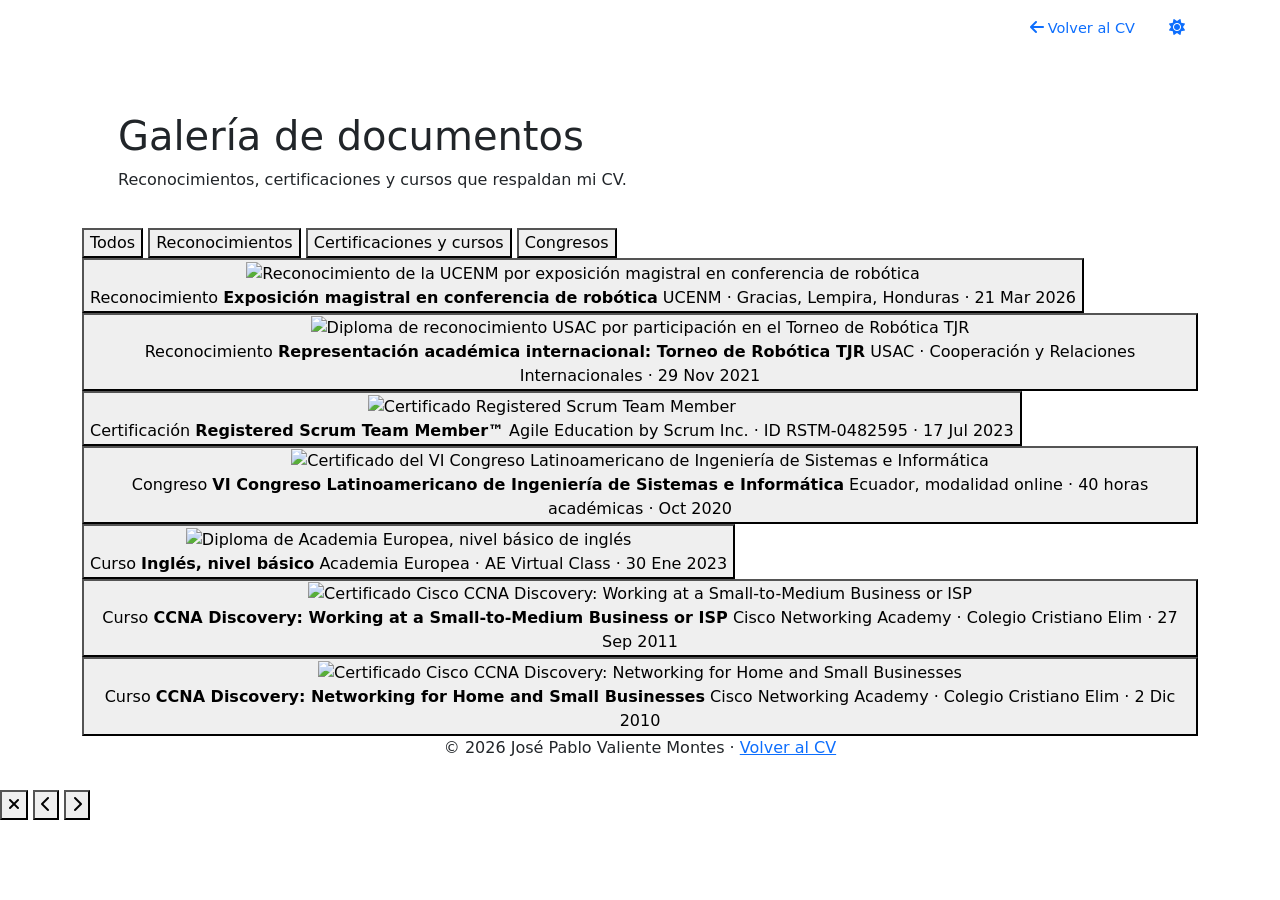
==== galeria.html @ f36c69f6 "Primera version del CV Primera version del CV" ====
<!DOCTYPE html>
<html lang="es" data-theme="dark">
<head>
  <meta charset="UTF-8">
  <script>
    try { document.documentElement.setAttribute('data-theme', localStorage.getItem('theme') || 'dark'); } catch (e) {}
  </script>
  <meta name="viewport" content="width=device-width, initial-scale=1">
  <title>Galería de documentos - José Pablo Valiente Montes</title>
  <meta name="description" content="Reconocimientos, certificaciones y constancias que respaldan el CV de José Pablo Valiente Montes.">
  <meta property="og:title" content="Galería de documentos - José Pablo Valiente Montes">
  <meta property="og:image" content="https://josepablovaliente.github.io/images/avatar.jpg">
  <meta property="og:url" content="https://josepablovaliente.github.io/galeria.html">
  <link rel="canonical" href="https://josepablovaliente.github.io/galeria.html">
  <link rel="icon" href="data:image/svg+xml,%3Csvg xmlns='http://www.w3.org/2000/svg' viewBox='0 0 64 64'%3E%3Crect width='64' height='64' rx='14' fill='%232563eb'/%3E%3Ctext x='32' y='42' font-family='Arial' font-weight='700' font-size='26' fill='white' text-anchor='middle'%3EJP%3C/text%3E%3C/svg%3E">
  <link rel="preconnect" href="https://fonts.googleapis.com">
  <link rel="preconnect" href="https://fonts.gstatic.com" crossorigin>
  <link href="https://fonts.googleapis.com/css2?family=Inter:wght@400;500;600&family=JetBrains+Mono:wght@500&family=Poppins:wght@500;600&display=swap" rel="stylesheet">
  <link href="https://cdn.jsdelivr.net/npm/bootstrap@5.3.3/dist/css/bootstrap.min.css" rel="stylesheet">
  <link href="https://cdnjs.cloudflare.com/ajax/libs/font-awesome/6.5.2/css/all.min.css" rel="stylesheet">
  <link href="assets/css/style.css" rel="stylesheet">
</head>

<body id="top">
  <nav class="navbar navbar-dark sticky-nav" aria-label="Menú principal">
    <div class="container">
      <a class="navbar-brand" href="index.html">José Pablo Valiente</a>
      <div class="d-flex align-items-center gap-2">
        <a class="btn btn-link nav-dark-toggle text-decoration-none" href="index.html" aria-label="Volver al CV"><i class="fas fa-arrow-left me-1"></i><span class="d-none d-sm-inline" style="font-size:14.5px">Volver al CV</span></a>
        <button class="btn btn-link nav-dark-toggle" type="button" aria-label="Cambiar tema"><i class="fas fa-sun"></i></button>
      </div>
    </div>
  </nav>

  <div class="page-content">
    <div class="container">
      <div class="cover">
        <header class="cover-bg px-3 px-lg-4" style="padding-top:56px;padding-bottom:36px">
          <div class="row w-100 mx-0">
            <div class="col">
              <h1 class="hero-title">Galería de documentos</h1>
              <p class="hero-subtitle mb-0">Reconocimientos, certificaciones y cursos que respaldan mi CV.</p>
            </div>
          </div>
        </header>

        <section class="section" aria-label="Documentos">
          <div class="gallery-filters" role="group" aria-label="Filtrar documentos">
            <button class="gallery-filter active" type="button" data-filter="all">Todos</button>
            <button class="gallery-filter" type="button" data-filter="reconocimiento">Reconocimientos</button>
            <button class="gallery-filter" type="button" data-filter="certificacion">Certificaciones y cursos</button>
            <button class="gallery-filter" type="button" data-filter="congreso">Congresos</button>
          </div>

          <div class="gallery-grid" id="galleryGrid">
            <button class="gallery-item" type="button" id="ucenm" data-cat="reconocimiento"
                    data-src="images/galeria/ucenm-reconocimiento-2026.jpg">
              <div class="gallery-thumb"><img src="images/galeria/ucenm-reconocimiento-2026.jpg" alt="Reconocimiento de la UCENM por exposición magistral en conferencia de robótica" loading="lazy" style="object-position:center 25%"></div>
              <div class="gallery-caption">
                <span class="badge-program">Reconocimiento</span>
                <strong>Exposición magistral en conferencia de robótica</strong>
                <span>UCENM · Gracias, Lempira, Honduras · 21 Mar 2026</span>
              </div>
            </button>

            <button class="gallery-item" type="button" id="usac-tjr" data-cat="reconocimiento"
                    data-src="images/galeria/usac-reconocimiento-tjr-2021.jpg">
              <div class="gallery-thumb"><img src="images/galeria/usac-reconocimiento-tjr-2021.jpg" alt="Diploma de reconocimiento USAC por participación en el Torneo de Robótica TJR" loading="lazy"></div>
              <div class="gallery-caption">
                <span class="badge-program">Reconocimiento</span>
                <strong>Representación académica internacional: Torneo de Robótica TJR</strong>
                <span>USAC · Cooperación y Relaciones Internacionales · 29 Nov 2021</span>
              </div>
            </button>

            <button class="gallery-item" type="button" id="scrum" data-cat="certificacion"
                    data-src="images/galeria/scrum-team-member-2023.jpg">
              <div class="gallery-thumb"><img src="images/galeria/scrum-team-member-2023.jpg" alt="Certificado Registered Scrum Team Member" loading="lazy"></div>
              <div class="gallery-caption">
                <span class="badge-program">Certificación</span>
                <strong>Registered Scrum Team Member™</strong>
                <span>Agile Education by Scrum Inc. · ID RSTM-0482595 · 17 Jul 2023</span>
              </div>
            </button>

            <button class="gallery-item" type="button" id="congreso" data-cat="congreso"
                    data-src="images/galeria/congreso-latinoamericano-2020.jpg">
              <div class="gallery-thumb"><img src="images/galeria/congreso-latinoamericano-2020.jpg" alt="Certificado del VI Congreso Latinoamericano de Ingeniería de Sistemas e Informática" loading="lazy"></div>
              <div class="gallery-caption">
                <span class="badge-program">Congreso</span>
                <strong>VI Congreso Latinoamericano de Ingeniería de Sistemas e Informática</strong>
                <span>Ecuador, modalidad online · 40 horas académicas · Oct 2020</span>
              </div>
            </button>

            <button class="gallery-item" type="button" id="academia-europea" data-cat="certificacion"
                    data-src="images/galeria/academia-europea-ingles-2023.jpg">
              <div class="gallery-thumb"><img src="images/galeria/academia-europea-ingles-2023.jpg" alt="Diploma de Academia Europea, nivel básico de inglés" loading="lazy"></div>
              <div class="gallery-caption">
                <span class="badge-program">Curso</span>
                <strong>Inglés, nivel básico</strong>
                <span>Academia Europea · AE Virtual Class · 30 Ene 2023</span>
              </div>
            </button>

            <button class="gallery-item" type="button" id="cisco-smb" data-cat="certificacion"
                    data-src="images/galeria/cisco-ccna-smb-isp-2011.jpg">
              <div class="gallery-thumb"><img src="images/galeria/cisco-ccna-smb-isp-2011.jpg" alt="Certificado Cisco CCNA Discovery: Working at a Small-to-Medium Business or ISP" loading="lazy"></div>
              <div class="gallery-caption">
                <span class="badge-program">Curso</span>
                <strong>CCNA Discovery: Working at a Small-to-Medium Business or ISP</strong>
                <span>Cisco Networking Academy · Colegio Cristiano Elim · 27 Sep 2011</span>
              </div>
            </button>

            <button class="gallery-item" type="button" id="cisco-home" data-cat="certificacion"
                    data-src="images/galeria/cisco-ccna-home-2010.jpg">
              <div class="gallery-thumb"><img src="images/galeria/cisco-ccna-home-2010.jpg" alt="Certificado Cisco CCNA Discovery: Networking for Home and Small Businesses" loading="lazy"></div>
              <div class="gallery-caption">
                <span class="badge-program">Curso</span>
                <strong>CCNA Discovery: Networking for Home and Small Businesses</strong>
                <span>Cisco Networking Academy · Colegio Cristiano Elim · 2 Dic 2010</span>
              </div>
            </button>
          </div>
        </section>
      </div>
    </div>
  </div>

  <footer class="site-footer" style="padding-bottom:30px">
    <div class="container text-center">
      <p class="mb-0">© <span id="footer-year">2026</span> José Pablo Valiente Montes · <a href="index.html">Volver al CV</a></p>
    </div>
  </footer>

  <!-- Visor de imágenes -->
  <div class="lightbox" id="lightbox" role="dialog" aria-modal="true" aria-label="Visor de documento">
    <button class="lightbox-btn lightbox-close" type="button" aria-label="Cerrar"><i class="fas fa-xmark"></i></button>
    <button class="lightbox-btn lightbox-prev" type="button" aria-label="Anterior"><i class="fas fa-chevron-left"></i></button>
    <button class="lightbox-btn lightbox-next" type="button" aria-label="Siguiente"><i class="fas fa-chevron-right"></i></button>
    <img id="lightboxImg" src="" alt="">
    <div class="lightbox-caption" id="lightboxCaption"></div>
  </div>

  <script>
    // Tema claro/oscuro (mismo comportamiento que el CV).
    (function () {
      var root = document.documentElement;
      function current() { return root.getAttribute('data-theme') || 'dark'; }
      function paint() {
        document.querySelectorAll('button.nav-dark-toggle i').forEach(function (i) {
          i.className = 'fas ' + (current() === 'dark' ? 'fa-sun' : 'fa-moon');
        });
      }
      document.querySelectorAll('button.nav-dark-toggle').forEach(function (b) {
        b.addEventListener('click', function () {
          var next = current() === 'dark' ? 'light' : 'dark';
          root.setAttribute('data-theme', next);
          try { localStorage.setItem('theme', next); } catch (e) {}
          paint();
        });
      });
      paint();
    })();

    // Filtros por categoría.
    var items = Array.prototype.slice.call(document.querySelectorAll('.gallery-item'));
    document.querySelectorAll('.gallery-filter').forEach(function (btn) {
      btn.addEventListener('click', function () {
        document.querySelectorAll('.gallery-filter').forEach(function (b) { b.classList.remove('active'); });
        btn.classList.add('active');
        var f = btn.getAttribute('data-filter');
        items.forEach(function (it) {
          it.classList.toggle('hidden', f !== 'all' && it.getAttribute('data-cat') !== f);
        });
      });
    });

    // Visor: abrir, cerrar, navegar con flechas y teclado.
    var box = document.getElementById('lightbox'), img = document.getElementById('lightboxImg'),
        cap = document.getElementById('lightboxCaption'), idx = 0, lastFocus = null;
    function visible() { return items.filter(function (it) { return !it.classList.contains('hidden'); }); }
    function show(i) {
      var list = visible(); if (!list.length) return;
      idx = (i + list.length) % list.length;
      var it = list[idx];
      img.src = it.getAttribute('data-src');
      img.alt = it.querySelector('img').alt;
      cap.innerHTML = '<strong>' + it.querySelector('strong').textContent + '</strong>' +
                      it.querySelector('.gallery-caption span:last-child').textContent;
    }
    function open(it) {
      lastFocus = document.activeElement;
      show(visible().indexOf(it));
      box.classList.add('open');
      document.body.style.overflow = 'hidden';
      box.querySelector('.lightbox-close').focus();
    }
    function close() {
      box.classList.remove('open');
      document.body.style.overflow = '';
      if (lastFocus) lastFocus.focus();
      if (location.hash) history.replaceState(null, '', location.pathname);
    }
    items.forEach(function (it) { it.addEventListener('click', function () { open(it); }); });
    box.querySelector('.lightbox-close').addEventListener('click', close);
    box.querySelector('.lightbox-prev').addEventListener('click', function () { show(idx - 1); });
    box.querySelector('.lightbox-next').addEventListener('click', function () { show(idx + 1); });
    box.addEventListener('click', function (e) { if (e.target === box) close(); });
    document.addEventListener('keydown', function (e) {
      if (!box.classList.contains('open')) return;
      if (e.key === 'Escape') close();
      if (e.key === 'ArrowLeft') show(idx - 1);
      if (e.key === 'ArrowRight') show(idx + 1);
    });

    // Si se llega desde el CV con #documento, se abre directamente.
    if (location.hash) {
      var target = document.getElementById(location.hash.slice(1));
      if (target && target.classList.contains('gallery-item')) { window.scrollTo(0, 0); open(target); }
    }
    document.getElementById('footer-year').textContent = new Date().getFullYear();
  </script>
</body>
</html>
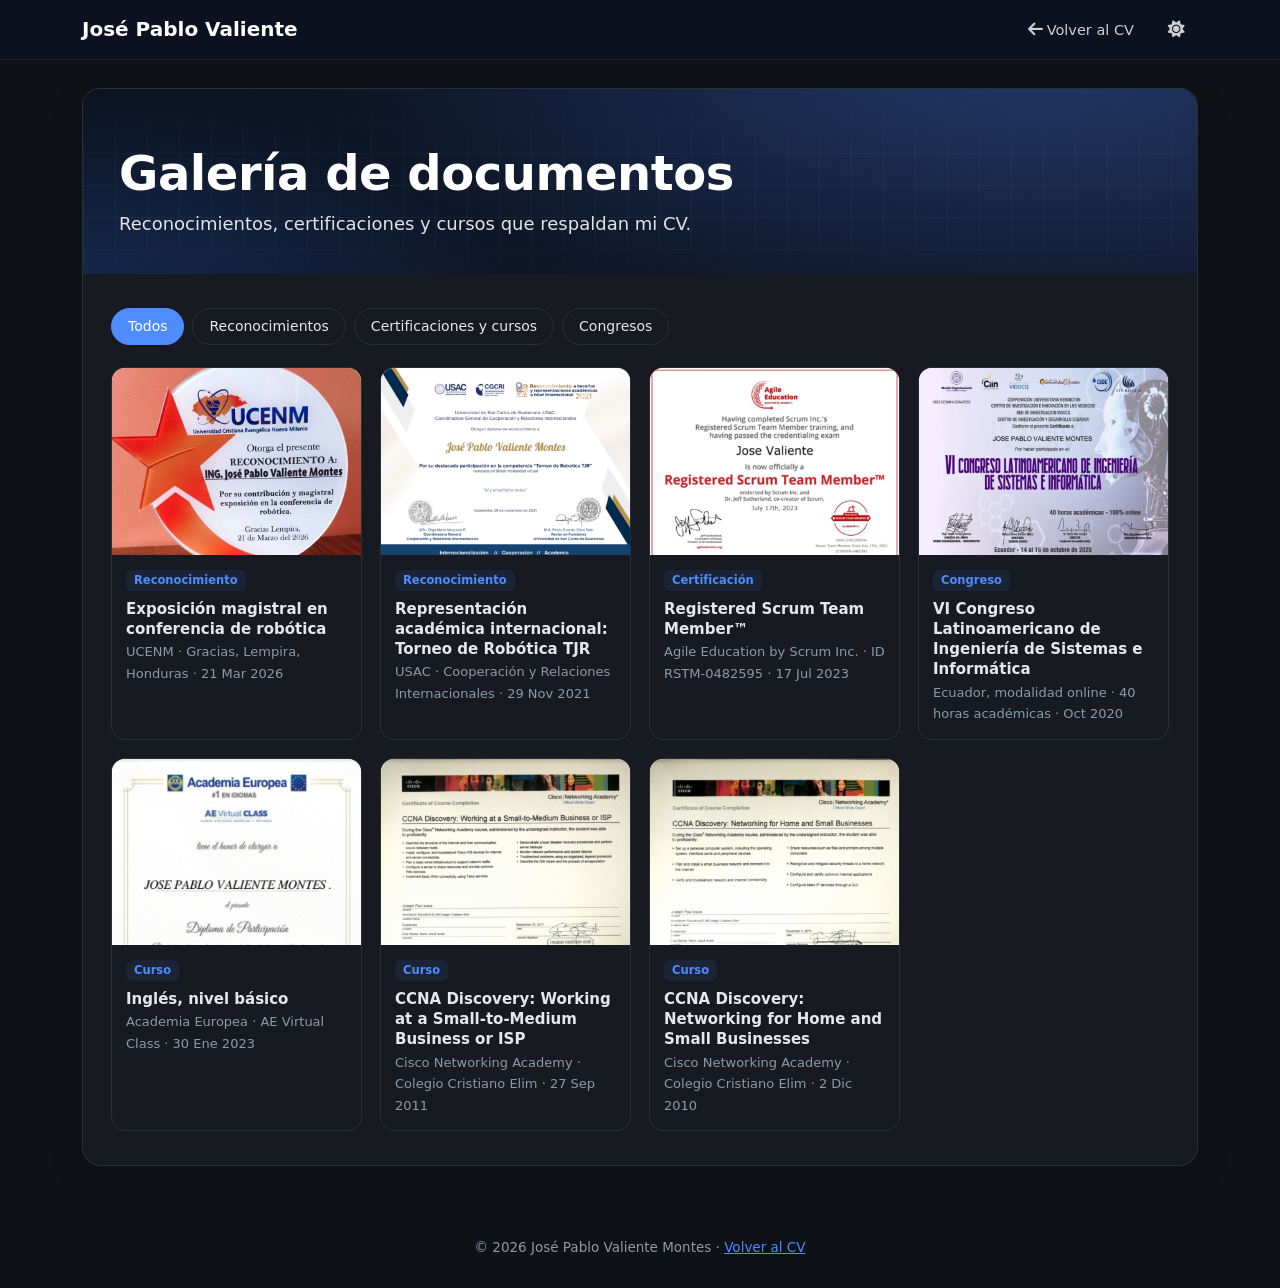
==== commit 823a9107: "Se agrega el loading" ====
--- a/galeria.html
+++ b/galeria.html
@@ -22,6 +22,22 @@
 </head>
 
 <body id="top">
+  <!-- Pantalla de carga -->
+  <div class="page-loader" id="pageLoader" role="status" aria-label="Cargando">
+    <div class="page-loader-mark"><span class="page-loader-initials">JPV</span></div>
+  </div>
+  <script>
+    (function () {
+      var loader = document.getElementById('pageLoader');
+      var MIN_MS = 500; // tiempo mínimo visible, aunque la página cargue al instante
+      var start = Date.now();
+      function hide() { loader.classList.add('is-hidden'); setTimeout(function () { loader.remove(); }, 600); }
+      function done() { setTimeout(hide, Math.max(0, MIN_MS - (Date.now() - start))); }
+      if (document.readyState === 'complete') done();
+      else window.addEventListener('load', done);
+      setTimeout(hide, 8000); // por si algún recurso externo tarda demasiado
+    })();
+  </script>
   <nav class="navbar navbar-dark sticky-nav" aria-label="Menú principal">
     <div class="container">
       <a class="navbar-brand" href="index.html">José Pablo Valiente</a>
--- a/assets/css/style.css
+++ b/assets/css/style.css
@@ -0,0 +1,531 @@
+/* =========================================================
+   CV José Pablo Valiente Montes
+   Para cambiar el color principal, editá --primary y --primary-2
+   ========================================================= */
+:root {
+  --primary: #2563eb;
+  --primary-2: #3b82f6;
+  --primary-soft: #e8efff;
+  --bg: #f1f3f6;
+  --card: #ffffff;
+  --card-alt: #f8f9fb;
+  --text: #1c1f24;
+  --muted: #5f6b7a;
+  --border: #e1e5ea;
+  --hero-1: #0b1220;
+  --hero-2: #111a2e;
+  --nav-h: 60px;
+  --font-heading: "Poppins", system-ui, sans-serif;
+  --font-body: "Inter", system-ui, -apple-system, "Segoe UI", sans-serif;
+  --font-mono: "JetBrains Mono", ui-monospace, monospace;
+}
+@media (prefers-color-scheme: dark) {
+  :root:not([data-theme="light"]) {
+    --primary: #4f8cff; --primary-2: #7aa7ff; --primary-soft: #1a2436;
+    --bg: #0e1116; --card: #171b21; --card-alt: #1b2028;
+    --text: #e4e7eb; --muted: #8e98a6; --border: #2a3038;
+  }
+}
+:root[data-theme="dark"] {
+  --primary: #4f8cff; --primary-2: #7aa7ff; --primary-soft: #1a2436;
+  --bg: #0e1116; --card: #171b21; --card-alt: #1b2028;
+  --text: #e4e7eb; --muted: #8e98a6; --border: #2a3038;
+}
+
+html { scroll-behavior: smooth; scroll-padding-top: calc(var(--nav-h) + 12px); }
+body {
+  background: var(--bg);
+  color: var(--text);
+  font-family: var(--font-body);
+  font-size: 15.5px;
+  line-height: 1.65;
+  transition: background .3s, color .3s;
+}
+h1, h2, h3, .h5 { font-family: var(--font-heading); }
+a { color: var(--primary); }
+a:hover { color: var(--primary-2); }
+.text-muted { color: var(--muted) !important; }
+
+/* Accesibilidad */
+.skip-to-content {
+  position: absolute; left: -999px; top: 8px; z-index: 2000;
+  background: var(--primary); color: #fff; padding: 8px 14px; border-radius: 8px;
+}
+.skip-to-content:focus { left: 8px; }
+
+/* Barra de progreso de scroll */
+.scroll-progress {
+  position: fixed; top: 0; left: 0; height: 3px; width: 0;
+  background: linear-gradient(90deg, var(--primary), var(--primary-2));
+  z-index: 1100; transition: width .1s linear;
+}
+
+/* ---------- Navegación ---------- */
+.sticky-nav {
+  position: sticky; top: 0; z-index: 1000;
+  min-height: var(--nav-h);
+  background: rgba(11, 18, 32, .92);
+  backdrop-filter: blur(10px);
+  -webkit-backdrop-filter: blur(10px);
+  border-bottom: 1px solid rgba(255,255,255,.06);
+}
+.sticky-nav .navbar-brand { font-family: var(--font-heading); font-weight: 600; color: #fff; }
+.sticky-nav .nav-link { color: rgba(255,255,255,.72); font-size: 14.5px; padding: 8px 11px !important; }
+.sticky-nav .nav-link:hover, .sticky-nav .nav-link.active { color: #fff; }
+.sticky-nav .nav-link.active { box-shadow: inset 0 -2px 0 var(--primary-2); }
+.nav-contact-pill .nav-link {
+  background: var(--primary); color: #fff !important; border-radius: 999px;
+  padding: 7px 16px !important; margin-left: 6px;
+}
+.nav-contact-pill .nav-link:hover { background: var(--primary-2); }
+.nav-dark-toggle { color: rgba(255,255,255,.8); font-size: 17px; text-decoration: none; }
+.nav-dark-toggle:hover { color: #fff; }
+.navbar-toggler { border-color: rgba(255,255,255,.2); }
+
+/* ---------- Tarjeta principal ---------- */
+.page-content { padding: 28px 0 60px; }
+.cover {
+  background: var(--card);
+  border: 1px solid var(--border);
+  border-radius: 18px;
+  overflow: hidden;
+  box-shadow: 0 10px 40px rgba(0,0,0,.08);
+}
+
+/* ---------- Portada ---------- */
+.cover-bg {
+  position: relative;
+  padding-top: 120px; padding-bottom: 44px;
+  background:
+    radial-gradient(1200px 400px at 85% -10%, rgba(79,140,255,.28), transparent 60%),
+    radial-gradient(700px 300px at 0% 100%, rgba(59,130,246,.18), transparent 60%),
+    linear-gradient(160deg, var(--hero-1), var(--hero-2));
+  color: #fff;
+}
+.cover-bg::before {
+  content: ""; position: absolute; inset: 0; pointer-events: none;
+  background-image:
+    linear-gradient(rgba(255,255,255,.035) 1px, transparent 1px),
+    linear-gradient(90deg, rgba(255,255,255,.035) 1px, transparent 1px);
+  background-size: 32px 32px;
+  mask-image: linear-gradient(to bottom, transparent, #000 40%, #000 80%, transparent);
+  -webkit-mask-image: linear-gradient(to bottom, transparent, #000 40%, #000 80%, transparent);
+}
+.cover-bg .row { position: relative; align-items: center; }
+.avatar {
+  width: 216px; height: 216px; margin: 0 auto;
+  border-radius: 50%; padding: 5px;
+  background: linear-gradient(135deg, var(--primary-2), #a5c4ff);
+  box-shadow: 0 0 0 6px rgba(79,140,255,.15), 0 0 50px rgba(79,140,255,.35);
+}
+.avatar img, .avatar .avatar-fallback {
+  width: 100%; height: 100%; border-radius: 50%; object-fit: cover;
+  border: 4px solid var(--hero-1);
+}
+.avatar .avatar-fallback {
+  display: flex; align-items: center; justify-content: center;
+  background: #16213a; color: #cfe0ff;
+  font-family: var(--font-heading); font-size: 64px; font-weight: 600;
+}
+.hero-title { font-size: clamp(30px, 4.6vw, 48px); font-weight: 600; margin-bottom: 6px; letter-spacing: -.01em; }
+.hero-subtitle { font-size: 18px; color: rgba(255,255,255,.88); margin-bottom: 4px; }
+.hero-tagline { font-family: var(--font-mono); font-size: 15px; color: #a9c4ff; min-height: 26px; margin-bottom: 18px; }
+.typed-cursor { color: var(--primary-2); }
+.btn-hero-pill {
+  background: var(--primary); color: #fff; border: 0; border-radius: 999px;
+  padding: 9px 20px; font-weight: 500;
+  box-shadow: 0 6px 20px rgba(37,99,235,.35);
+}
+.btn-hero-pill:hover { background: var(--primary-2); color: #fff; transform: translateY(-1px); }
+.btn-hero-ghost {
+  background: transparent; color: #fff; border: 1px solid rgba(255,255,255,.3);
+  border-radius: 999px; padding: 8px 19px;
+}
+.btn-hero-ghost:hover { border-color: #fff; color: #fff; }
+.hero-social-icons { display: inline-flex; gap: 10px; margin-left: 8px; vertical-align: middle; }
+.hero-social-icons a {
+  width: 42px; height: 42px; border-radius: 50%;
+  display: inline-flex; align-items: center; justify-content: center;
+  color: #fff; border: 1px solid rgba(255,255,255,.28); font-size: 18px; text-decoration: none;
+  transition: all .2s;
+}
+.hero-social-icons a:hover { background: var(--primary); border-color: var(--primary); }
+
+/* ---------- Secciones ---------- */
+.section { padding: 34px 28px; }
+.section-alt { background: var(--card-alt); }
+.section-divider { height: 1px; background: var(--border); }
+.section-heading {
+  font-size: 26px; font-weight: 600; margin-bottom: 22px;
+  display: flex; align-items: center; gap: 12px;
+  padding-left: 14px; border-left: 4px solid var(--primary);
+}
+.section-heading > i { color: var(--primary); font-size: 20px; }
+.section-toggle { cursor: pointer; user-select: none; }
+.toggle-icon { margin-left: auto; font-size: 13px; color: var(--muted); transition: transform .25s; }
+.section-toggle.collapsed .toggle-icon { transform: rotate(-90deg); }
+.collapsible-content { overflow: hidden; transition: max-height .4s ease, opacity .3s; }
+.collapsible-content.closed { max-height: 0 !important; opacity: 0; }
+
+/* Pestañas de "Sobre mí" */
+.about-tabs { border-bottom-color: var(--border); }
+.about-tabs .nav-link { color: var(--muted); border: 0; border-bottom: 2px solid transparent; }
+.about-tabs .nav-link.active { color: var(--primary); background: transparent; border-bottom-color: var(--primary); }
+.about-tabs .nav-link:hover { color: var(--text); }
+.tab-content p { margin-bottom: 14px; }
+
+/* Cifras destacadas */
+.key-highlights { padding: 30px 28px; border-top: 1px solid var(--border); }
+.highlight-icon {
+  width: 52px; height: 52px; margin: 0 auto 8px; border-radius: 14px;
+  display: flex; align-items: center; justify-content: center;
+  background: var(--primary-soft); color: var(--primary); font-size: 22px;
+}
+.highlight-number { font-family: var(--font-heading); font-size: 32px; font-weight: 600; color: var(--primary); line-height: 1.2; }
+.highlight-label { font-size: 13.5px; color: var(--muted); }
+
+/* Aptitudes */
+.skill-category {
+  background: var(--card); border: 1px solid var(--border); border-radius: 14px;
+  padding: 18px 18px 14px; margin-bottom: 18px; height: calc(100% - 18px);
+}
+.skill-category-title {
+  font-family: var(--font-heading); font-weight: 600; font-size: 15px; margin-bottom: 12px;
+  display: flex; align-items: center; gap: 8px;
+}
+.skill-category-title i { color: var(--primary); }
+.skill-tags { display: flex; flex-wrap: wrap; gap: 8px; }
+.skill-tag {
+  display: inline-flex; align-items: center; gap: 6px;
+  background: var(--card-alt); border: 1px solid var(--border);
+  border-radius: 999px; padding: 4px 12px; font-size: 13.5px;
+  transition: transform .2s, border-color .2s, background .2s;
+}
+.skill-tag i { font-size: 15px; color: var(--primary); }
+.skill-tag i.colored { color: inherit; }
+.skill-tag:hover { transform: translateY(-2px); border-color: var(--primary); background: var(--primary-soft); }
+
+/* Línea de tiempo */
+.timeline { position: relative; padding-left: 28px; }
+.timeline::before {
+  content: ""; position: absolute; left: 8px; top: 6px; bottom: 6px; width: 2px;
+  background: linear-gradient(to bottom, var(--primary), var(--border));
+}
+.timeline-card {
+  position: relative; background: var(--card); border: 1px solid var(--border);
+  border-radius: 14px; margin-bottom: 18px; color: var(--text);
+  transition: transform .2s, box-shadow .2s, border-color .2s;
+}
+.timeline-card::before {
+  content: ""; position: absolute; left: -26px; top: 22px;
+  width: 14px; height: 14px; border-radius: 50%;
+  background: var(--card); border: 3px solid var(--primary);
+}
+.timeline-card:hover { transform: translateY(-2px); box-shadow: 0 8px 26px rgba(0,0,0,.08); border-color: var(--primary); }
+.timeline-card-current { border-color: rgba(79,140,255,.5); }
+.timeline-card-current::before { background: var(--primary); box-shadow: 0 0 0 5px rgba(79,140,255,.2); }
+.timeline-card .card-body { padding: 18px 20px; }
+.card-head { display: flex; gap: 14px; align-items: flex-start; margin-bottom: 6px; }
+.logo {
+  width: 44px; height: 44px; border-radius: 10px; object-fit: contain;
+  background: #fff; border: 1px solid var(--border); padding: 3px; flex-shrink: 0;
+}
+.logo-fallback {
+  width: 44px; height: 44px; border-radius: 10px; flex-shrink: 0;
+  display: flex; align-items: center; justify-content: center;
+  background: var(--primary-soft); color: var(--primary); font-size: 18px;
+}
+.card-title-text { font-family: var(--font-heading); font-size: 17px; font-weight: 600; line-height: 1.35; }
+.card-org { display: block; font-family: var(--font-body); font-size: 14px; font-weight: 500; color: var(--muted); }
+.card-date { font-family: var(--font-mono); font-size: 12.5px; color: var(--muted); }
+.badge-current {
+  display: inline-block; margin-left: 8px; vertical-align: middle;
+  font-family: var(--font-body); font-size: 11.5px; font-weight: 600;
+  background: var(--primary); color: #fff; border-radius: 999px; padding: 2px 10px;
+}
+.badge-award {
+  display: inline-block; margin-left: 6px; vertical-align: middle;
+  font-family: var(--font-body); font-size: 11.5px; font-weight: 600;
+  background: #f59e0b; color: #1c1300; border-radius: 999px; padding: 2px 10px;
+}
+.badge-program {
+  font-family: var(--font-body); font-size: 12px; font-weight: 600; color: var(--primary);
+  background: var(--primary-soft); border-radius: 6px; padding: 1px 8px; margin-right: 4px;
+}
+.card-details { margin: 10px 0 0; padding-left: 18px; }
+.card-details li { margin-bottom: 6px; }
+.card-details li::marker { color: var(--primary); }
+.sub-role { border-top: 1px dashed var(--border); margin-top: 12px; padding-top: 12px; }
+.sub-role-title { font-weight: 600; }
+
+/* Contacto */
+.contact-section .form-control {
+  background: var(--card-alt); border-color: var(--border); color: var(--text);
+}
+.contact-section .form-control::placeholder { color: var(--muted); }
+.contact-section .form-control:focus { border-color: var(--primary); box-shadow: 0 0 0 3px rgba(79,140,255,.2); }
+.btn-primary { background: var(--primary); border-color: var(--primary); border-radius: 999px; padding: 8px 22px; }
+.btn-primary:hover { background: var(--primary-2); border-color: var(--primary-2); }
+.contact-info h3 { font-size: 14px; font-weight: 600; margin-bottom: 2px; }
+.contact-info div { color: var(--muted); padding-bottom: 12px; }
+.form-status { font-size: 14px; margin-top: 10px; }
+.footer-social { display: flex; gap: 10px; }
+.footer-social a {
+  width: 40px; height: 40px; border-radius: 50%;
+  display: inline-flex; align-items: center; justify-content: center;
+  border: 1px solid var(--border); color: var(--text); text-decoration: none; font-size: 17px;
+}
+.footer-social a:hover { background: var(--primary); border-color: var(--primary); color: #fff; }
+.site-footer { color: var(--muted); font-size: 13.5px; padding: 10px 0 90px; }
+.site-footer .footer-social { justify-content: center; }
+
+/* Botón volver arriba */
+.back-to-top {
+  position: fixed; right: 22px; bottom: 22px; z-index: 900;
+  width: 44px; height: 44px; border-radius: 50%; border: 0;
+  background: var(--primary); color: #fff; font-size: 16px;
+  opacity: 0; visibility: hidden; transform: translateY(10px); transition: all .25s;
+  box-shadow: 0 6px 18px rgba(37,99,235,.4);
+}
+.back-to-top.show { opacity: 1; visibility: visible; transform: none; }
+
+/* Barra de contacto flotante (izquierda en escritorio, abajo en celular) */
+.floating-contact {
+  position: fixed; left: 18px; top: 50%; transform: translateY(-50%);
+  display: flex; flex-direction: column; gap: 10px; z-index: 900;
+}
+.fc-btn {
+  position: relative; width: 44px; height: 44px; border-radius: 50%;
+  display: flex; align-items: center; justify-content: center;
+  background: var(--primary); color: #fff; font-size: 17px; text-decoration: none;
+  opacity: .85; transition: opacity .2s, transform .2s;
+}
+.fc-btn:hover { opacity: 1; color: #fff; transform: scale(1.06); }
+.fc-label {
+  position: absolute; left: 54px; white-space: nowrap;
+  background: var(--card); color: var(--text); border: 1px solid var(--border);
+  font-size: 13px; padding: 4px 10px; border-radius: 8px;
+  opacity: 0; pointer-events: none; transform: translateX(-6px); transition: all .2s;
+}
+.fc-btn:hover .fc-label { opacity: 1; transform: none; }
+
+/* Navegación por puntos (derecha) */
+.dot-nav {
+  position: fixed; right: 22px; top: 50%; transform: translateY(-50%);
+  flex-direction: column; gap: 14px; z-index: 900;
+}
+.dot-nav a {
+  position: relative; width: 11px; height: 11px; border-radius: 50%;
+  background: var(--border); display: block; transition: all .2s;
+}
+.dot-nav a.active, .dot-nav a:hover { background: var(--primary); transform: scale(1.3); }
+.dot-tooltip {
+  position: absolute; right: 20px; top: 50%; transform: translateY(-50%);
+  white-space: nowrap; font-size: 12.5px; color: var(--text);
+  background: var(--card); border: 1px solid var(--border); padding: 2px 9px; border-radius: 6px;
+  opacity: 0; pointer-events: none; transition: opacity .2s;
+}
+.dot-nav a:hover .dot-tooltip { opacity: 1; }
+
+/* ---------- Responsive ---------- */
+@media (max-width: 1399.98px) { .floating-contact, .dot-nav { display: none !important; } }
+@media (max-width: 991.98px) {
+  .sticky-nav .navbar-collapse { padding: 8px 0 14px; }
+  .nav-contact-pill .nav-link { display: inline-block; margin: 6px 0 0; }
+}
+@media (max-width: 767.98px) {
+  body { font-size: 15px; }
+  .page-content { padding: 12px 0 90px; }
+  .cover { border-radius: 14px; }
+  .cover-bg { padding-top: 40px; }
+  .avatar { width: 168px; height: 168px; margin-bottom: 18px; }
+  .section, .key-highlights { padding: 26px 16px; }
+  .section-heading { font-size: 22px; }
+  .timeline { padding-left: 20px; }
+  .timeline::before { left: 4px; }
+  .timeline-card::before { left: -22px; }
+  .hero-social-icons { margin: 12px 0 0; display: flex; justify-content: center; }
+  /* En celular la barra de contacto va abajo */
+  .floating-contact {
+    display: flex !important; left: 0; right: 0; top: auto; bottom: 0; transform: none;
+    flex-direction: row; justify-content: space-around; gap: 0;
+    background: var(--card); border-top: 1px solid var(--border); padding: 8px 0;
+  }
+  .fc-btn { background: transparent; color: var(--primary); opacity: 1; }
+  .fc-label { display: none; }
+  .back-to-top { bottom: 76px; right: 14px; }
+}
+
+/* ---------- Impresión / PDF (A4) ---------- */
+@page { size: A4; margin: 13mm 12mm; }
+@media print {
+  :root, :root[data-theme="dark"] {
+    --bg: #fff; --card: #fff; --card-alt: #fff; --text: #111; --muted: #555; --border: #d9dde3;
+    --primary: #2563eb; --primary-2: #3b82f6; --primary-soft: #eef3ff;
+  }
+  * { -webkit-print-color-adjust: exact; print-color-adjust: exact; }
+  body { font-size: 10.5pt; line-height: 1.45; background: #fff; }
+  .page-content { padding: 0; }
+  .container { max-width: none; padding: 0; }
+  .cover { border: 0; box-shadow: none; border-radius: 0; }
+  .cover-bg { padding: 0 0 12px; background: none; color: #111; border-bottom: 2px solid var(--primary); }
+  .cover-bg::before { display: none; }
+  .avatar { width: 96px; height: 96px; box-shadow: none; padding: 3px; }
+  .avatar img, .avatar .avatar-fallback { border-width: 2px; border-color: #fff; }
+  .avatar .avatar-fallback { font-size: 30px; }
+  .cover-bg .col-md-5 { flex: 0 0 auto; width: auto; }
+  .cover-bg .col-md-7 { flex: 1; text-align: left !important; }
+  .hero-title { font-size: 22pt; color: #111; }
+  .hero-subtitle { color: #333; font-size: 12pt; }
+  .hero-tagline { display: none; }
+  .print-contact { display: block !important; font-size: 9.5pt; color: #333; }
+  .section, .key-highlights { padding: 12px 0; }
+  .section-alt { background: none; }
+  .section-heading { font-size: 14pt; margin-bottom: 10px; border-left-width: 3px; }
+  .section-divider { display: none; }
+  .about-tabs, #about-en { display: none !important; }
+  #about-es { display: block !important; opacity: 1 !important; }
+  .highlight-icon { display: none; }
+  .highlight-number { font-size: 16pt; }
+  .timeline { padding-left: 0; }
+  .timeline::before, .timeline-card::before { display: none; }
+  .timeline-card { border: 0; border-bottom: 1px solid var(--border); border-radius: 0; margin-bottom: 6px; break-inside: avoid; }
+  .timeline-card .card-body { padding: 6px 0 8px; }
+  .skill-category { break-inside: avoid; padding: 8px 10px; margin-bottom: 8px; height: auto; }
+  .skill-tag { padding: 1px 8px; font-size: 9pt; }
+  .collapsible-content.closed { max-height: none !important; opacity: 1; }
+  .toggle-icon { display: none; }
+  [data-aos] { opacity: 1 !important; transform: none !important; }
+  a { color: inherit; text-decoration: none; }
+
+  /* Ocultar elementos interactivos (ganan sobre la regla de celular) */
+  .floating-contact, .dot-nav, .back-to-top, .sticky-nav, .scroll-progress { display: none !important; }
+
+  /* El contador impreso muestra el valor final, no la animación */
+  .countup-number { font-size: 0; }
+  .countup-number::after { content: attr(data-end); font-size: 16pt; }
+
+  /* Mantener columnas aunque el ancho de A4 caiga en el breakpoint de celular */
+  .key-highlights .row > [class*="col-"] { flex: 0 0 25%; max-width: 25%; }
+  .highlight-label { font-size: 8.5pt; line-height: 1.3; }
+  #skills .row > .col-md-6 { flex: 0 0 50%; max-width: 50%; }
+  .skill-category-title { font-size: 10.5pt; margin-bottom: 6px; }
+  .skill-tags { gap: 4px; }
+  .card-head { gap: 10px; margin-bottom: 2px; }
+  .logo, .logo-fallback { width: 30px; height: 30px; font-size: 13px; border-radius: 7px; }
+  .card-title-text { font-size: 11.5pt; }
+  .card-org { font-size: 9.5pt; }
+  .card-details { margin-top: 4px; }
+  .card-details li { margin-bottom: 2px; }
+  .sub-role { margin-top: 6px; padding-top: 6px; }
+  .tab-content p { margin-bottom: 6px; }
+  .timeline-card:hover { transform: none; box-shadow: none; }
+}
+.print-contact { display: none; }
+
+/* =========================================================
+   Galería de documentos
+   ========================================================= */
+.gallery-cta-card {
+  display: flex; align-items: center; gap: 18px; text-decoration: none; color: var(--text);
+  background: var(--card); border: 1px solid var(--border); border-radius: 14px; padding: 18px 20px;
+  transition: transform .2s, border-color .2s, box-shadow .2s;
+}
+.gallery-cta-card:hover { color: var(--text); transform: translateY(-2px); border-color: var(--primary); box-shadow: 0 8px 26px rgba(0,0,0,.08); }
+.gallery-cta-icon {
+  width: 52px; height: 52px; border-radius: 14px; flex-shrink: 0;
+  display: flex; align-items: center; justify-content: center;
+  background: var(--primary-soft); color: var(--primary); font-size: 22px;
+}
+.gallery-cta-text h3 { font-size: 17px; font-weight: 600; margin: 0 0 2px; }
+.gallery-cta-text p { margin: 0; color: var(--muted); font-size: 14px; }
+.gallery-cta-arrow { margin-left: auto; color: var(--primary); font-size: 18px; }
+
+.doc-link {
+  display: inline-flex; align-items: center; gap: 6px; margin-top: 8px;
+  font-size: 13px; font-weight: 500; text-decoration: none;
+  color: var(--primary); border: 1px solid var(--border); border-radius: 999px; padding: 3px 12px;
+}
+.doc-link:hover { border-color: var(--primary); background: var(--primary-soft); }
+
+.gallery-filters { display: flex; flex-wrap: wrap; gap: 8px; margin-bottom: 22px; }
+.gallery-filter {
+  font: inherit; font-size: 14px; cursor: pointer;
+  background: var(--card); color: var(--text); border: 1px solid var(--border);
+  border-radius: 999px; padding: 6px 16px; transition: all .2s;
+}
+.gallery-filter:hover { border-color: var(--primary); }
+.gallery-filter.active { background: var(--primary); border-color: var(--primary); color: #fff; }
+
+.gallery-grid { display: grid; grid-template-columns: repeat(auto-fill, minmax(250px, 1fr)); gap: 18px; }
+.gallery-item {
+  display: flex; flex-direction: column; text-align: left; padding: 0; cursor: zoom-in;
+  background: var(--card); border: 1px solid var(--border); border-radius: 14px; overflow: hidden;
+  color: var(--text); font: inherit; transition: transform .2s, border-color .2s, box-shadow .2s;
+}
+.gallery-item:hover { transform: translateY(-3px); border-color: var(--primary); box-shadow: 0 10px 28px rgba(0,0,0,.12); }
+.gallery-item.hidden { display: none; }
+.gallery-thumb { aspect-ratio: 4 / 3; background: #fff; overflow: hidden; }
+.gallery-thumb img { width: 100%; height: 100%; object-fit: cover; object-position: top center; transition: transform .3s; }
+.gallery-item:hover .gallery-thumb img { transform: scale(1.04); }
+.gallery-thumb.contain img { object-fit: contain; object-position: center; }
+.gallery-caption { padding: 12px 14px 14px; }
+.gallery-caption .badge-program { font-size: 11.5px; }
+.gallery-caption strong { display: block; font-family: var(--font-heading); font-weight: 600; font-size: 15px; line-height: 1.35; margin-top: 6px; }
+.gallery-caption span { display: block; font-size: 13px; color: var(--muted); margin-top: 2px; }
+
+.lightbox {
+  position: fixed; inset: 0; z-index: 1200; display: none;
+  background: rgba(5, 8, 14, .92); padding: 56px 16px 24px;
+  align-items: center; justify-content: center; flex-direction: column;
+}
+.lightbox.open { display: flex; }
+.lightbox img { max-width: min(1100px, 100%); max-height: calc(100vh - 150px); object-fit: contain; border-radius: 8px; background: #fff; }
+.lightbox-caption { color: #e4e7eb; text-align: center; margin-top: 14px; font-size: 14.5px; max-width: 900px; }
+.lightbox-caption strong { display: block; font-family: var(--font-heading); font-size: 17px; }
+.lightbox-btn {
+  position: absolute; border: 0; background: rgba(255,255,255,.1); color: #fff;
+  width: 46px; height: 46px; border-radius: 50%; font-size: 18px; cursor: pointer;
+}
+.lightbox-btn:hover { background: var(--primary); }
+.lightbox-close { top: 14px; right: 14px; }
+.lightbox-prev { left: 14px; top: 50%; transform: translateY(-50%); }
+.lightbox-next { right: 14px; top: 50%; transform: translateY(-50%); }
+@media (max-width: 767.98px) {
+  .lightbox-prev, .lightbox-next { top: auto; bottom: 14px; transform: none; }
+  .lightbox img { max-height: calc(100vh - 190px); }
+}
+@media print { .gallery-cta-section, .doc-link { display: none !important; } }
+.gallery-caption .badge-program { display: inline-block; margin-top: 0; color: var(--primary); }
+
+/* ---------- Pantalla de carga ---------- */
+.page-loader {
+  position: fixed; inset: 0; z-index: 2100;
+  display: flex; flex-direction: column; align-items: center; justify-content: center; gap: 22px;
+  background: radial-gradient(circle at 50% 40%, var(--hero-2), var(--hero-1));
+  transition: opacity .5s ease, visibility .5s ease;
+}
+.page-loader.is-hidden { opacity: 0; visibility: hidden; pointer-events: none; }
+.page-loader-mark {
+  position: relative; width: clamp(160px, 40vw, 220px); height: clamp(160px, 40vw, 220px);
+  display: flex; align-items: center; justify-content: center;
+}
+.page-loader-mark::before {
+  content: ""; position: absolute; inset: 0; border-radius: 50%;
+  border: 4px solid rgba(255,255,255,.08);
+  border-top-color: var(--primary-2); border-right-color: var(--primary);
+  animation: loader-spin 1s linear infinite;
+}
+.page-loader-initials {
+  font-family: var(--font-heading); font-weight: 600; font-size: clamp(48px, 12vw, 68px); letter-spacing: 3px;
+  background: linear-gradient(135deg, #fff, var(--primary-2));
+  -webkit-background-clip: text; background-clip: text; color: transparent;
+  animation: loader-pulse 1.6s ease-in-out infinite;
+}
+@keyframes loader-spin { to { transform: rotate(360deg); } }
+@keyframes loader-pulse { 50% { opacity: .55; transform: scale(.96); } }
+@media (prefers-reduced-motion: reduce) {
+  .page-loader-mark::before { animation-duration: 2.5s; }
+  .page-loader-initials { animation: none; }
+}
+@media print { .page-loader { display: none !important; } }
